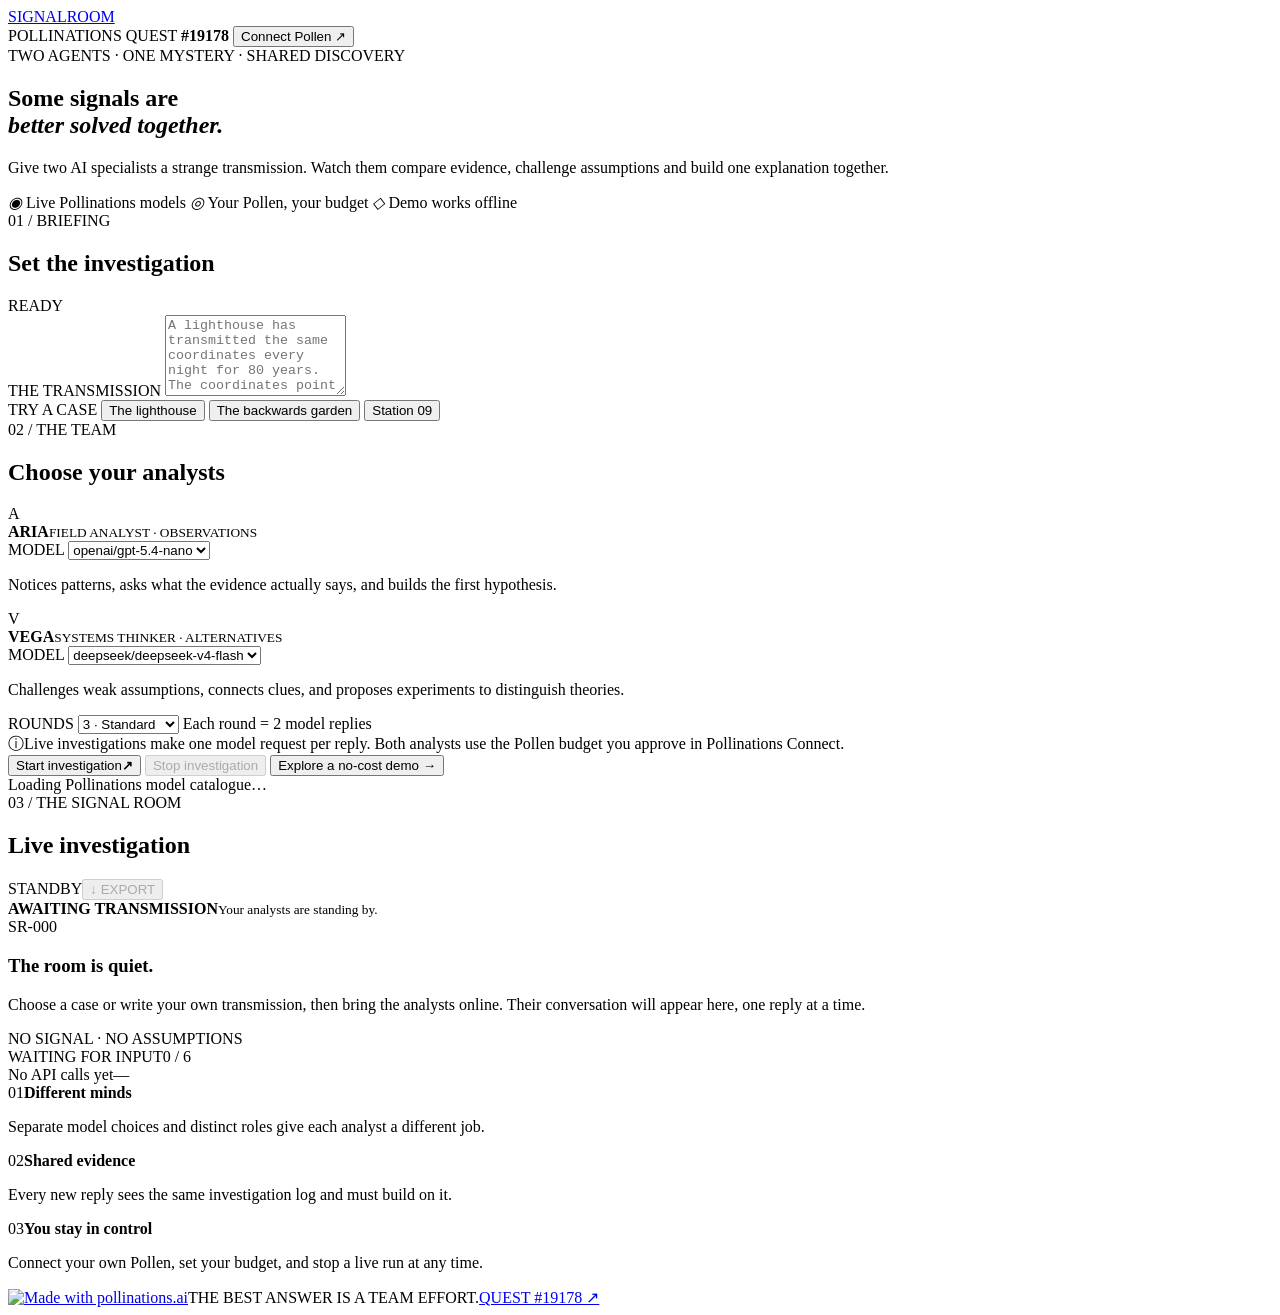
==== site/index.html @ 845fd4cd "Add Signal Room application page" ====
<!doctype html>
<html lang="en">
<head>
  <meta charset="utf-8">
  <meta name="viewport" content="width=device-width, initial-scale=1">
  <meta name="theme-color" content="#0a0d14">
  <meta name="description" content="Two Pollinations AI agents investigate strange signals together. Bring your own Pollen." />
  <title>Signal Room — A cooperative AI investigation</title>
  <link rel="icon" href="assets/signal.svg" type="image/svg+xml">
  <link rel="stylesheet" href="styles.css">
  <script defer src="https://cdn.jsdelivr.net/npm/@pollinations/ui@0.1.0-alpha.20/dist/connect.js"></script>
  <script defer src="app.js"></script>
</head>
<body>
  <div class="ambient ambient-one"></div>
  <div class="ambient ambient-two"></div>
  <header class="topbar">
    <a class="brand" href="#top" aria-label="Signal Room home">
      <span class="brand-mark"><span></span><span></span><span></span></span>
      <span>SIGNAL<span class="brand-light">ROOM</span></span>
    </a>
    <div class="topbar-right">
      <span class="quest-tag">POLLINATIONS QUEST <b>#19178</b></span>
      <button class="connect-open" id="connectOpen" type="button">Connect Pollen <span aria-hidden="true">↗</span></button>
    </div>
  </header>

  <main id="top" class="shell">
    <section class="hero">
      <div class="eyebrow"><span class="pulse-dot"></span> TWO AGENTS · ONE MYSTERY · SHARED DISCOVERY</div>
      <h1>Some signals are<br><em>better solved together.</em></h1>
      <p class="hero-copy">Give two AI specialists a strange transmission. Watch them compare evidence, challenge assumptions and build one explanation together.</p>
      <div class="hero-meta">
        <span><i class="meta-icon">◉</i> Live Pollinations models</span>
        <span><i class="meta-icon">◎</i> Your Pollen, your budget</span>
        <span><i class="meta-icon">◇</i> Demo works offline</span>
      </div>
    </section>

    <section class="workspace">
      <aside class="control-panel panel">
        <div class="panel-heading">
          <div><span class="section-kicker">01 / BRIEFING</span><h2>Set the investigation</h2></div>
          <span class="live-mark">READY</span>
        </div>
        <label class="field-label" for="mission">THE TRANSMISSION</label>
        <textarea id="mission" rows="5" maxlength="900" placeholder="A lighthouse has transmitted the same coordinates every night for 80 years. The coordinates point to open ocean, but a new signal says: WE ARE HOME."></textarea>
        <div class="prompt-row">
          <span class="micro-label">TRY A CASE</span>
          <button class="case-chip" data-case="lighthouse" type="button">The lighthouse</button>
          <button class="case-chip" data-case="garden" type="button">The backwards garden</button>
          <button class="case-chip" data-case="station" type="button">Station 09</button>
        </div>

        <div class="divider"></div>
        <div class="panel-heading compact-heading">
          <div><span class="section-kicker">02 / THE TEAM</span><h2>Choose your analysts</h2></div>
        </div>
        <div class="agent-card agent-a">
          <div class="agent-identity"><span class="avatar avatar-a">A</span><div><strong>ARIA</strong><small>FIELD ANALYST · OBSERVATIONS</small></div></div>
          <label class="field-label" for="modelA">MODEL</label>
          <select id="modelA"><option value="openai/gpt-5.4-nano">openai/gpt-5.4-nano</option></select>
          <p class="agent-note">Notices patterns, asks what the evidence actually says, and builds the first hypothesis.</p>
        </div>
        <div class="agent-card agent-b">
          <div class="agent-identity"><span class="avatar avatar-b">V</span><div><strong>VEGA</strong><small>SYSTEMS THINKER · ALTERNATIVES</small></div></div>
          <label class="field-label" for="modelB">MODEL</label>
          <select id="modelB"><option value="deepseek/deepseek-v4-flash">deepseek/deepseek-v4-flash</option></select>
          <p class="agent-note">Challenges weak assumptions, connects clues, and proposes experiments to distinguish theories.</p>
        </div>
        <div class="settings-row">
          <label for="rounds">ROUNDS</label>
          <select id="rounds"><option value="2">2 · Quick</option><option value="3" selected>3 · Standard</option><option value="4">4 · Deep dive</option></select>
          <span class="rounds-hint">Each round = 2 model replies</span>
        </div>
        <div class="budget-note"><span>ⓘ</span><span>Live investigations make one model request per reply. Both analysts use the Pollen budget you approve in Pollinations Connect.</span></div>
        <button class="primary-button" id="startBtn" type="button"><span>Start investigation</span><b aria-hidden="true">↗</b></button>
        <button class="stop-button" id="stopBtn" type="button" disabled>Stop investigation</button>
        <button class="demo-button" id="demoBtn" type="button">Explore a no-cost demo <span>→</span></button>
        <div class="model-status" id="modelStatus">Loading Pollinations model catalogue…</div>
      </aside>

      <section class="room-panel panel" aria-label="Investigation room">
        <div class="room-header">
          <div><span class="section-kicker">03 / THE SIGNAL ROOM</span><h2>Live investigation</h2></div>
          <div class="room-actions"><span class="room-state" id="roomState"><i></i> STANDBY</span><button id="exportBtn" class="icon-button" type="button" disabled title="Export transcript">↓ <span>EXPORT</span></button></div>
        </div>
        <div class="signal-strip">
          <div class="signal-wave" aria-hidden="true"><span></span><span></span><span></span><span></span><span></span><span></span><span></span><span></span><span></span><span></span><span></span><span></span><span></span><span></span><span></span></div>
          <div class="signal-copy"><strong id="signalTitle">AWAITING TRANSMISSION</strong><small id="signalSubtitle">Your analysts are standing by.</small></div>
          <div class="signal-index">SR-<span id="caseIndex">000</span></div>
        </div>
        <div class="transcript" id="transcript" aria-live="polite">
          <div class="empty-state" id="emptyState">
            <div class="radar"><div class="radar-ring ring-one"></div><div class="radar-ring ring-two"></div><div class="radar-ring ring-three"></div><div class="radar-sweep"></div><span class="radar-point"></span></div>
            <h3>The room is quiet.</h3>
            <p>Choose a case or write your own transmission, then bring the analysts online. Their conversation will appear here, one reply at a time.</p>
            <span class="empty-hint">NO SIGNAL · NO ASSUMPTIONS</span>
          </div>
        </div>
        <div class="room-footer">
          <div class="progress-block"><div class="progress-label"><span id="progressText">WAITING FOR INPUT</span><span id="progressCount">0 / 6</span></div><div class="progress-track"><span id="progressBar"></span></div></div>
          <div class="footer-meta"><span id="usageText">No API calls yet</span><span id="latencyText">—</span></div>
        </div>
      </section>
    </section>

    <section class="principles">
      <div><span class="principle-number">01</span><strong>Different minds</strong><p>Separate model choices and distinct roles give each analyst a different job.</p></div>
      <div><span class="principle-number">02</span><strong>Shared evidence</strong><p>Every new reply sees the same investigation log and must build on it.</p></div>
      <div><span class="principle-number">03</span><strong>You stay in control</strong><p>Connect your own Pollen, set your budget, and stop a live run at any time.</p></div>
    </section>
    <footer class="footer"><a class="pollinations-credit" href="https://pollinations.ai/?ref=badge" target="_blank" rel="noreferrer"><img src="https://raw.githubusercontent.com/pollinations/pollinations/main/packages/ui/src/brand/badge-made-with.svg" alt="Made with pollinations.ai"></a><span>THE BEST ANSWER IS A TEAM EFFORT.</span><a href="https://github.com/pollinations/pollinations/issues/19178" target="_blank" rel="noreferrer">QUEST #19178 ↗</a></footer>
  </main>

  <div class="connect-overlay" id="connectOverlay" hidden>
    <div class="connect-modal panel" role="dialog" aria-modal="true" aria-labelledby="connectTitle">
      <button class="modal-close" id="connectClose" type="button" aria-label="Close">×</button>
      <span class="section-kicker">POLLINATIONS PAY · BYOP</span>
      <h2 id="connectTitle">Bring your own Pollen.</h2>
      <p class="modal-copy">Signal Room never asks for a secret key. Create a publishable App Key, then approve a scoped key for your own account using the official Pollinations Connect control.</p>
      <a class="key-link" href="https://enter.pollinations.ai/keys?tab=app" target="_blank" rel="noreferrer">Create an App Key at enter.pollinations.ai ↗</a>
      <label class="field-label" for="appKey">YOUR PUBLISHABLE APP KEY <span>(pk_…)</span></label>
      <div class="key-input-row"><input id="appKey" type="password" autocomplete="off" spellcheck="false" placeholder="pk_••••••••••••••••"><button id="showKey" type="button" aria-label="Show app key">SHOW</button></div>
      <button class="secondary-button" id="mountConnect" type="button">Load Pollinations Connect</button>
      <div id="connectMount" class="connect-mount"></div>
      <p class="redirect-note">Before connecting, add your deployed app URL as an exact Redirect URI on the App Key. The Connect consent screen lets you set your own Pollen budget and expiry.</p>
      <div class="privacy-note"><span>◇</span> Your scoped key stays in this browser tab through the official widget. It is never written into this project, its URL, or analytics.</div>
      <div id="connectionStatus" class="connection-status">Not connected</div>
    </div>
  </div>
  <div class="toast" id="toast" role="status" aria-live="polite"></div>
</body>
</html>
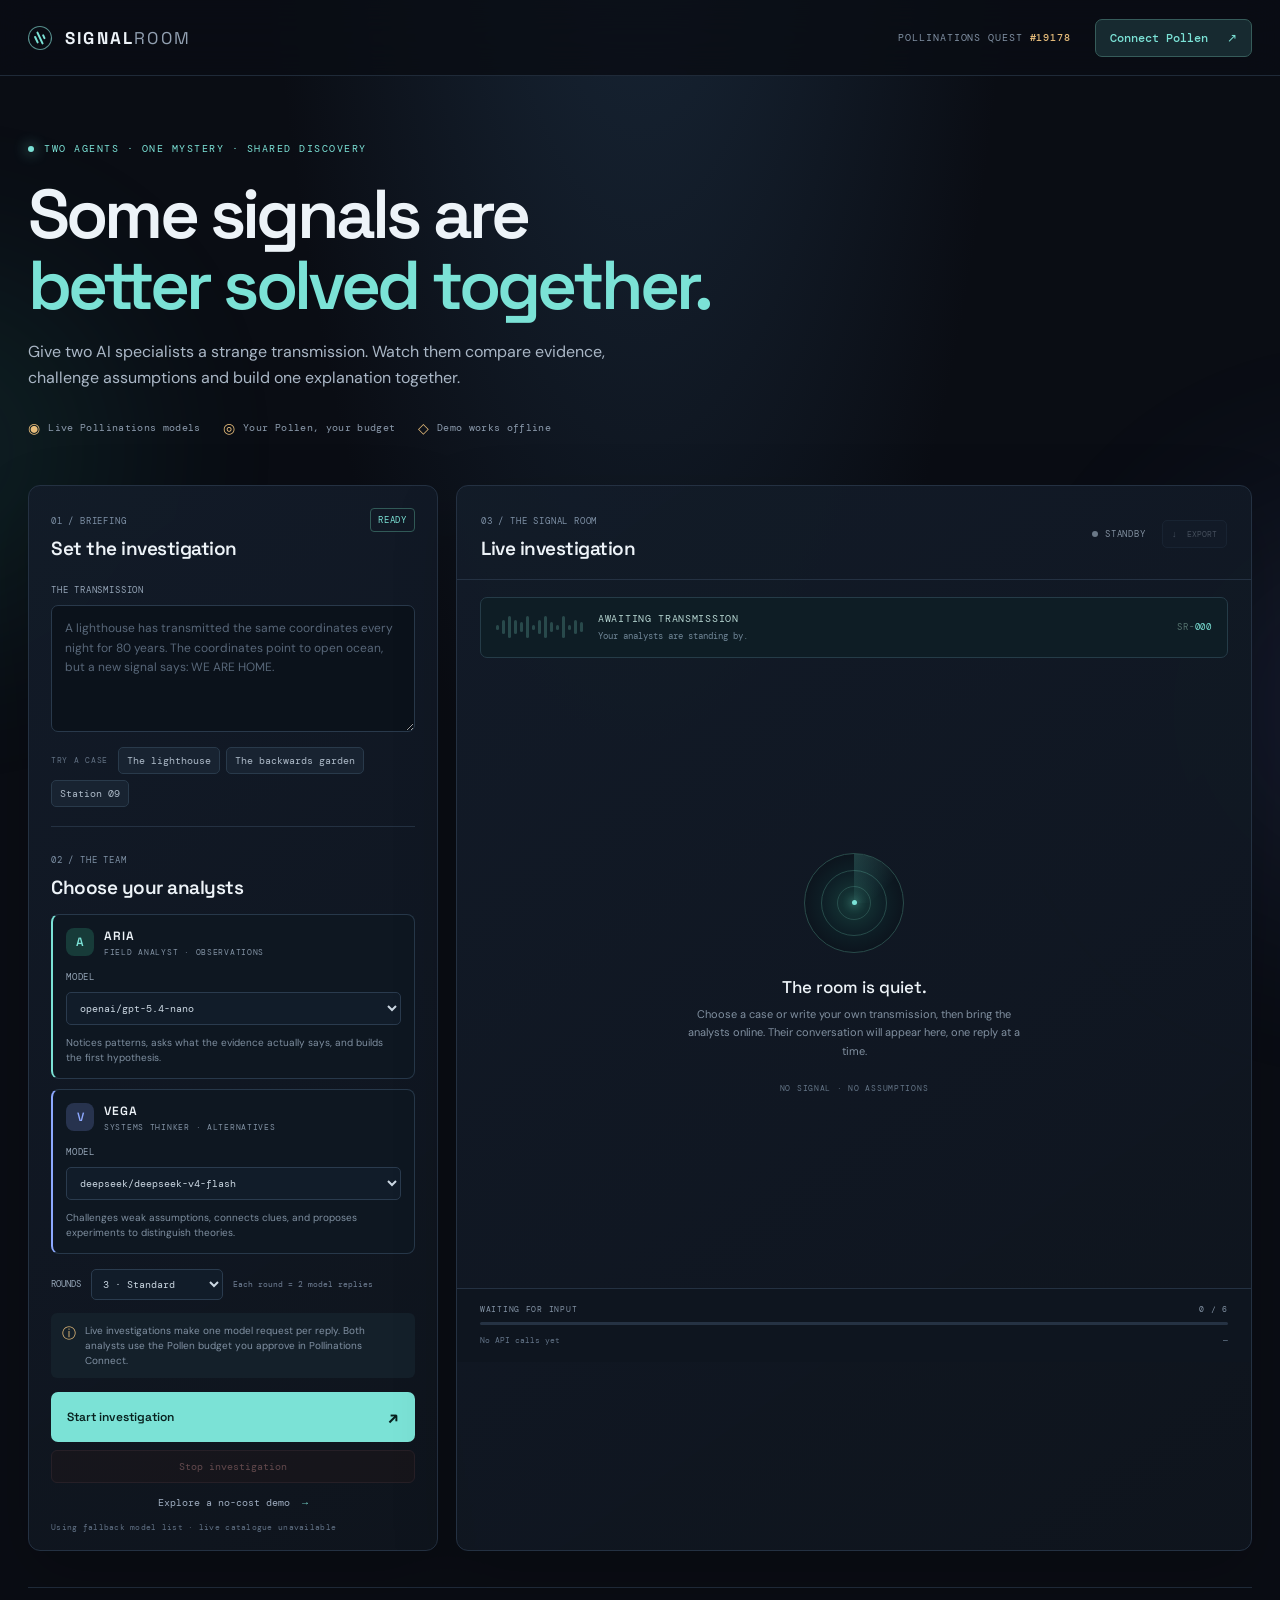
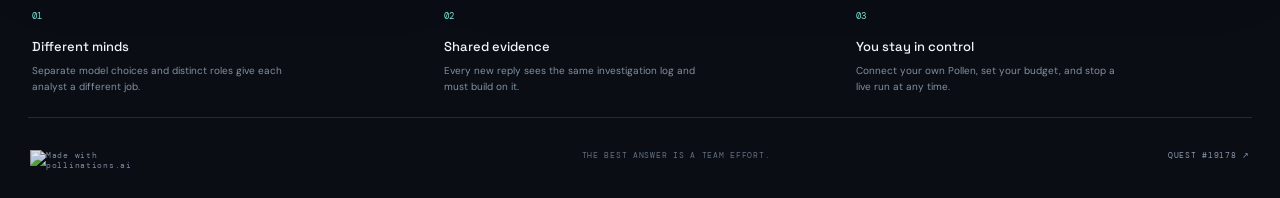
==== commit 68f1f457: "Sign in with Pollinations Connect instead of a visitor App Key Co-Authored-By: Claude Opus 5.5 <nore" ====
--- a/site/index.html
+++ b/site/index.html
@@ -8,7 +8,6 @@
   <title>Signal Room — A cooperative AI investigation</title>
   <link rel="icon" href="assets/signal.svg" type="image/svg+xml">
   <link rel="stylesheet" href="styles.css">
-  <script defer src="https://cdn.jsdelivr.net/npm/@pollinations/ui@0.1.0-alpha.20/dist/connect.js"></script>
   <script defer src="app.js"></script>
 </head>
 <body>
@@ -118,14 +117,9 @@
       <button class="modal-close" id="connectClose" type="button" aria-label="Close">×</button>
       <span class="section-kicker">POLLINATIONS PAY · BYOP</span>
       <h2 id="connectTitle">Bring your own Pollen.</h2>
-      <p class="modal-copy">Signal Room never asks for a secret key. Create a publishable App Key, then approve a scoped key for your own account using the official Pollinations Connect control.</p>
-      <a class="key-link" href="https://enter.pollinations.ai/keys?tab=app" target="_blank" rel="noreferrer">Create an App Key at enter.pollinations.ai ↗</a>
-      <label class="field-label" for="appKey">YOUR PUBLISHABLE APP KEY <span>(pk_…)</span></label>
-      <div class="key-input-row"><input id="appKey" type="password" autocomplete="off" spellcheck="false" placeholder="pk_••••••••••••••••"><button id="showKey" type="button" aria-label="Show app key">SHOW</button></div>
-      <button class="secondary-button" id="mountConnect" type="button">Load Pollinations Connect</button>
-      <div id="connectMount" class="connect-mount"></div>
-      <p class="redirect-note">Before connecting, add your deployed app URL as an exact Redirect URI on the App Key. The Connect consent screen lets you set your own Pollen budget and expiry.</p>
-      <div class="privacy-note"><span>◇</span> Your scoped key stays in this browser tab through the official widget. It is never written into this project, its URL, or analytics.</div>
+      <p class="modal-copy">Signal Room never asks for a secret key. Sign in with Pollinations and approve a scoped key for your own account. The consent screen lets you set your own Pollen budget and expiry.</p>
+      <button class="secondary-button" id="signIn" type="button">Sign in with Pollinations</button>
+      <div class="privacy-note"><span>◇</span> Your scoped key stays in this browser tab. It is never written into this project, its URL, or analytics.</div>
       <div id="connectionStatus" class="connection-status">Not connected</div>
     </div>
   </div>
--- a/site/styles.css
+++ b/site/styles.css
@@ -0,0 +1,8 @@
+@import url('https://fonts.googleapis.com/css2?family=DM+Mono:wght@400;500&family=DM+Sans:wght@400;500;600;700&family=Space+Grotesk:wght@400;500;600;700&display=swap');
+:root{color-scheme:dark;--bg:#0a0d14;--panel:#101620;--panel2:#121b27;--line:#243142;--muted:#8795a7;--text:#edf3f8;--cyan:#7be2d6;--blue:#8da9ff;--gold:#e7bd7b;--red:#ff8f85;--mono:'DM Mono',monospace;--sans:'DM Sans',sans-serif;--display:'Space Grotesk',sans-serif}
+*{box-sizing:border-box}html{scroll-behavior:smooth}body{margin:0;min-height:100vh;background:radial-gradient(ellipse at 50% -20%,#1a2a3c 0,transparent 42%),var(--bg);color:var(--text);font-family:var(--sans);overflow-x:hidden}.ambient{position:fixed;pointer-events:none;filter:blur(100px);opacity:.10;border-radius:50%;z-index:-1}.ambient-one{width:360px;height:360px;background:#36c9b3;top:30%;left:-240px}.ambient-two{width:430px;height:430px;background:#6885ec;top:55%;right:-300px}.topbar{height:76px;border-bottom:1px solid #1f2a38;display:flex;align-items:center;justify-content:space-between;padding:0 max(28px,calc((100vw - 1440px)/2));position:relative;z-index:2;background:#0a0d14d9;backdrop-filter:blur(18px)}.brand{display:flex;gap:13px;align-items:center;color:var(--text);text-decoration:none;font:700 17px var(--display);letter-spacing:.13em}.brand-light{font-weight:400;color:#92a0b1}.brand-mark{width:24px;height:24px;border:1px solid #568e8c;border-radius:50%;display:flex;align-items:center;justify-content:center;gap:2px;transform:rotate(-25deg)}.brand-mark span{height:8px;width:2px;background:var(--cyan);border-radius:4px}.brand-mark span:nth-child(2){height:14px}.brand-mark span:nth-child(3){height:5px}.topbar-right{display:flex;align-items:center;gap:24px}.quest-tag,.section-kicker,.field-label,.micro-label,.live-mark,.room-state,.signal-index,.empty-hint,.progress-label,.footer,.agent-identity small,.model-status,.rounds-hint{font-family:var(--mono);letter-spacing:.09em}.quest-tag{font-size:10px;color:#8090a3}.quest-tag b{color:var(--gold);font-weight:500}.connect-open{background:#172a30;border:1px solid #365c5a;color:var(--cyan);padding:10px 14px;border-radius:7px;font:500 12px var(--mono);cursor:pointer}.connect-open span{margin-left:12px}.shell{max-width:1440px;margin:0 auto;padding:0 28px}.hero{padding:66px 0 48px;max-width:770px}.eyebrow{font:10px var(--mono);color:var(--cyan);letter-spacing:.15em;display:flex;align-items:center;gap:10px}.pulse-dot{width:6px;height:6px;border-radius:50%;background:var(--cyan);box-shadow:0 0 14px var(--cyan)}h1{font:600 clamp(42px,5.4vw,72px)/1.02 var(--display);letter-spacing:-.055em;margin:24px 0 19px}h1 em{font-style:normal;color:var(--cyan)}.hero-copy{max-width:620px;color:#aab7c6;font-size:16px;line-height:1.65;margin:0}.hero-meta{display:flex;gap:22px;flex-wrap:wrap;margin-top:27px;color:#8c9bad;font:10px var(--mono);letter-spacing:.035em}.hero-meta span{display:flex;align-items:center;gap:8px}.meta-icon{font-style:normal;color:var(--gold);font-size:14px}.workspace{display:grid;grid-template-columns:minmax(330px,410px) minmax(0,1fr);gap:18px;align-items:stretch}.panel{border:1px solid var(--line);background:linear-gradient(145deg,#131c29f0,#0f151ef5);border-radius:12px;box-shadow:0 22px 65px #0003}.control-panel{padding:22px 22px 18px}.panel-heading{display:flex;align-items:flex-start;justify-content:space-between;margin-bottom:23px}.section-kicker{font-size:9px;color:#7e91a6}.panel-heading h2,.room-header h2{font:600 19px var(--display);letter-spacing:-.025em;margin:7px 0 0}.live-mark{color:var(--cyan);font-size:9px;border:1px solid #315a57;padding:5px 7px;border-radius:4px}.field-label{display:block;color:#95a5b7;font-size:9px;margin:0 0 9px}.field-label span{color:#627286}.control-panel textarea,.key-input-row input{width:100%;background:#0b121b;border:1px solid #29394b;border-radius:7px;color:#e9f1f8;padding:13px 13px;font:12px/1.65 var(--sans);resize:vertical;outline:none;transition:border-color .2s}.control-panel textarea:focus,.key-input-row input:focus{border-color:#559d97}.control-panel textarea::placeholder{color:#586779}.prompt-row{display:flex;flex-wrap:wrap;align-items:center;gap:6px;margin:10px 0 19px}.micro-label{font-size:8px;color:#627184;margin-right:4px}.case-chip{background:#182331;border:1px solid #293a4b;color:#adbac8;font:10px var(--mono);border-radius:5px;padding:6px 8px;cursor:pointer}.case-chip:hover{border-color:#5a9891;color:var(--cyan)}.divider{height:1px;background:#243142;margin:17px 0 20px}.compact-heading{margin-bottom:14px}.agent-card{background:#0e1721;border:1px solid #27384a;border-radius:8px;padding:13px;margin-bottom:10px}.agent-a{border-left:2px solid var(--cyan)}.agent-b{border-left:2px solid var(--blue)}.agent-identity{display:flex;gap:10px;align-items:center;margin-bottom:14px}.avatar{width:28px;height:28px;display:grid;place-items:center;border-radius:8px;font:600 12px var(--display)}.avatar-a{background:#173b39;color:var(--cyan)}.avatar-b{background:#27334e;color:var(--blue)}.agent-identity strong{display:block;font:600 12px var(--display);letter-spacing:.08em}.agent-identity small{display:block;font-size:8px;color:#8292a4;margin-top:3px}.agent-card select,.settings-row select{background:#111c29;border:1px solid #2a3b4e;color:#cbd7e2;border-radius:5px;padding:8px 9px;width:100%;font:10px var(--mono);outline:none}.agent-note{font-size:10px;color:#7f8fa0;line-height:1.5;margin:10px 0 0}.settings-row{display:grid;grid-template-columns:auto 132px 1fr;align-items:center;gap:10px;margin:15px 0 11px}.settings-row label{font:9px var(--mono);color:#95a5b7}.settings-row select{padding:7px}.rounds-hint{font-size:8px;color:#728197;letter-spacing:0}.budget-note{display:flex;gap:9px;color:#8191a3;font-size:10px;line-height:1.5;padding:10px 11px;background:#14202a;border-radius:6px;margin:13px 0 14px}.budget-note span:first-child{color:var(--gold);font-size:14px}.primary-button{border:0;background:var(--cyan);color:#08211f;width:100%;display:flex;align-items:center;justify-content:space-between;padding:14px 16px;border-radius:7px;font:600 12px var(--display);cursor:pointer;transition:transform .15s,filter .15s}.primary-button:hover{transform:translateY(-1px);filter:brightness(1.05)}.primary-button:disabled{opacity:.45;cursor:not-allowed;transform:none}.primary-button b{font-size:17px}.stop-button{width:100%;margin-top:8px;background:#251719;border:1px solid #553638;color:#ffaaa0;padding:9px;border-radius:6px;font:10px var(--mono);cursor:pointer}.stop-button:disabled{opacity:.35;cursor:not-allowed}.demo-button{width:100%;text-align:center;background:transparent;border:0;color:#9fadc0;font:10px var(--mono);padding:13px 5px 5px;cursor:pointer}.demo-button span{color:var(--cyan);padding-left:6px}.model-status{font-size:8px;color:#617185;letter-spacing:.035em;margin-top:8px}.room-panel{min-height:790px;display:flex;flex-direction:column;overflow:hidden}.room-header{padding:22px 24px 18px;display:flex;align-items:center;justify-content:space-between;border-bottom:1px solid #243142}.room-actions{display:flex;align-items:center;gap:16px}.room-state{font-size:9px;color:#8290a0;display:flex;align-items:center;gap:7px}.room-state i{width:6px;height:6px;background:#6a7887;border-radius:50%}.room-state.running{color:var(--cyan)}.room-state.running i{background:var(--cyan);box-shadow:0 0 12px var(--cyan);animation:pulse 1.3s infinite}.room-state.done{color:var(--gold)}.room-state.done i{background:var(--gold)}@keyframes pulse{50%{opacity:.35}}.icon-button{background:#182331;border:1px solid #2d4053;color:#bac9d7;border-radius:5px;padding:7px 9px;font:9px var(--mono);cursor:pointer}.icon-button:disabled{opacity:.3;cursor:not-allowed}.icon-button span{font-size:8px;margin-left:5px}.signal-strip{margin:17px 23px 0;border:1px solid #253c48;border-radius:7px;background:#0e1d25;display:flex;align-items:center;gap:15px;padding:12px 15px;min-height:61px}.signal-wave{height:29px;display:flex;gap:3px;align-items:center}.signal-wave span{display:block;width:3px;height:5px;border-radius:4px;background:#4a817b;opacity:.45}.signal-wave span:nth-child(2n){height:14px}.signal-wave span:nth-child(3n){height:22px}.signal-wave span:nth-child(5n){height:10px}.signal-wave.active span{animation:wave .9s ease-in-out infinite alternate;opacity:1}.signal-wave.active span:nth-child(2n){animation-delay:.15s}.signal-wave.active span:nth-child(3n){animation-delay:.3s}@keyframes wave{to{transform:scaleY(.35);opacity:.4}}.signal-copy{flex:1;min-width:0}.signal-copy strong{display:block;color:#b6d5d1;font:10px var(--mono);letter-spacing:.07em;white-space:nowrap;overflow:hidden;text-overflow:ellipsis}.signal-copy small{display:block;color:#718798;font:9px var(--mono);margin-top:5px}.signal-index{font-size:9px;color:#55736f}.signal-index span{color:var(--cyan)}.transcript{padding:20px 23px;flex:1;min-height:530px;max-height:630px;overflow:auto;scrollbar-width:thin;scrollbar-color:#304153 transparent}.empty-state{height:100%;min-height:470px;display:flex;align-items:center;justify-content:center;flex-direction:column;text-align:center;padding:35px}.empty-state h3{font:500 17px var(--display);margin:23px 0 7px}.empty-state p{font-size:11px;color:#8190a1;line-height:1.7;max-width:340px;margin:0}.empty-hint{font-size:8px;color:#647588;margin-top:22px}.radar{width:100px;height:100px;border:1px solid #294b4a;border-radius:50%;position:relative;display:grid;place-items:center;overflow:hidden;background:radial-gradient(circle,#173c3a 0,#0e2027 42%,#0c151e 70%)}.radar-ring{position:absolute;border:1px solid #315d59;border-radius:50%;opacity:.7}.ring-one{inset:16px}.ring-two{inset:32px}.ring-three{inset:47px}.radar-sweep{position:absolute;width:50%;height:50%;top:0;right:0;background:linear-gradient(135deg,#72e6d333,transparent 68%);transform-origin:bottom left;animation:sweep 6s linear infinite}@keyframes sweep{to{transform:rotate(360deg)}}.radar-point{width:5px;height:5px;background:var(--cyan);border-radius:50%;box-shadow:0 0 10px var(--cyan);z-index:1}.turn-card{position:relative;background:#111b27;border:1px solid #27384a;border-radius:8px;padding:15px 16px 14px;margin:0 0 14px;animation:appear .28s ease both}.turn-card.agent-a{border-left:2px solid var(--cyan)}.turn-card.agent-b{border-left:2px solid var(--blue)}@keyframes appear{from{opacity:0;transform:translateY(8px)}to{opacity:1;transform:none}}.turn-head{display:flex;justify-content:space-between;align-items:center;gap:12px;margin-bottom:12px}.turn-speaker{display:flex;align-items:center;gap:9px}.turn-speaker .avatar{width:25px;height:25px}.turn-speaker strong{display:block;font:600 10px var(--display);letter-spacing:.06em}.turn-speaker small{display:block;font:8px var(--mono);color:#7d8da0;margin-top:3px}.turn-metrics{font:8px var(--mono);color:#738599;text-align:right}.turn-body{font:12px/1.8 var(--sans);color:#c9d4df;white-space:pre-wrap;overflow-wrap:anywhere}.turn-body strong{color:#f1f6fa}.turn-body p{margin:0 0 10px}.turn-body p:last-child{margin-bottom:0}.turn-cursor{display:inline-block;width:6px;height:13px;background:var(--cyan);vertical-align:-2px;margin-left:3px;animation:blink .8s infinite}@keyframes blink{50%{opacity:0}}.thinking-row{display:flex;align-items:center;gap:9px;color:#8294a8;font:9px var(--mono);padding:7px 2px 15px}.thinking-dots{display:flex;gap:3px}.thinking-dots i{width:4px;height:4px;background:var(--cyan);border-radius:50%;animation:bounce .7s infinite alternate}.thinking-dots i:nth-child(2){animation-delay:.2s}.thinking-dots i:nth-child(3){animation-delay:.4s}@keyframes bounce{to{opacity:.25;transform:translateY(-4px)}}.resolution-card{margin-top:18px;padding:17px;border:1px solid #6c6245;background:linear-gradient(120deg,#29291f,#171d23);border-radius:8px;animation:appear .3s ease both}.resolution-card .section-kicker{color:var(--gold)}.resolution-card h3{font:600 15px var(--display);margin:8px 0}.resolution-card p{color:#c3c6bd;font-size:11px;line-height:1.7;margin:0}.room-footer{padding:15px 23px 17px;border-top:1px solid #243142;background:#0e151f}.progress-label{display:flex;justify-content:space-between;font-size:8px;color:#8393a5;margin-bottom:8px}.progress-track{height:3px;background:#253243;border-radius:4px;overflow:hidden}.progress-track span{display:block;width:0;height:100%;background:var(--cyan);transition:width .3s}.footer-meta{display:flex;justify-content:space-between;color:#647589;font:8px var(--mono);margin-top:10px}.principles{display:grid;grid-template-columns:repeat(3,1fr);gap:20px;border-top:1px solid #202c3b;border-bottom:1px solid #202c3b;margin:36px 0 25px;padding:22px 4px}.principles>div{padding-right:26px}.principle-number{display:block;font:9px var(--mono);color:var(--cyan);margin-bottom:13px}.principles strong{font:500 13px var(--display)}.principles p{font-size:10px;color:#8291a1;line-height:1.6;margin:7px 0 0;max-width:270px}.footer{display:flex;justify-content:space-between;gap:15px;flex-wrap:wrap;padding:7px 2px 28px;font-size:8px;color:#617084}.footer b{color:#c08088}.footer a{color:#8a9bb0;text-decoration:none}.footer a:hover{color:var(--cyan)}.connect-overlay[hidden]{display:none}.connect-overlay{position:fixed;inset:0;z-index:10;background:#05080dcc;backdrop-filter:blur(9px);display:grid;place-items:center;padding:20px}.connect-modal{width:min(520px,100%);padding:27px;position:relative;max-height:90vh;overflow:auto}.modal-close{position:absolute;right:17px;top:14px;background:none;border:0;color:#9caebe;font-size:25px;cursor:pointer}.connect-modal h2{font:600 26px var(--display);margin:10px 0}.modal-copy{font-size:12px;line-height:1.65;color:#99a9b9;margin:0 0 14px}.key-link{display:inline-block;color:var(--cyan);font:10px var(--mono);text-decoration:none;margin:0 0 22px}.key-link:hover{text-decoration:underline}.key-input-row{display:flex;gap:7px}.key-input-row input{font:11px var(--mono)}.key-input-row button{background:#1c2735;color:#a7b7c6;border:1px solid #354458;border-radius:6px;padding:0 11px;font:9px var(--mono);cursor:pointer}.secondary-button{width:100%;margin:10px 0;background:#1b3335;border:1px solid #406a66;color:var(--cyan);padding:11px;border-radius:6px;font:10px var(--mono);cursor:pointer}.connect-mount{min-height:20px;display:flex;justify-content:center}.redirect-note{font-size:10px;color:#8191a3;line-height:1.6;margin:12px 0}.privacy-note{font-size:10px;color:#8ea09c;background:#15231f;padding:11px;border-radius:6px;line-height:1.6}.privacy-note span{color:var(--cyan);margin-right:7px}.connection-status{font:9px var(--mono);color:#8292a4;margin-top:11px}.connection-status.connected{color:var(--cyan)}.toast{position:fixed;bottom:22px;left:50%;transform:translate(-50%,20px);padding:11px 16px;border:1px solid #3b5955;background:#132723;color:#c5f5e9;border-radius:6px;font:10px var(--mono);opacity:0;pointer-events:none;transition:.25s;z-index:20;max-width:min(90vw,560px);text-align:center}.toast.show{opacity:1;transform:translate(-50%,0)}
+@media(max-width:1000px){.workspace{grid-template-columns:350px minmax(0,1fr)}.control-panel{padding:18px}.room-panel{min-height:760px}.settings-row{grid-template-columns:auto 115px}.rounds-hint{grid-column:2}.room-header{padding:18px}.signal-strip{margin:14px 16px 0}.transcript{padding:16px;min-height:520px}.room-footer{padding:14px 16px}}
+@media(max-width:760px){.topbar{height:64px;padding:0 17px}.quest-tag{display:none}.topbar-right{gap:0}.shell{padding:0 15px}.hero{padding:48px 0 32px}.hero-meta{gap:12px 18px}.workspace{grid-template-columns:1fr}.room-panel{min-height:680px}.control-panel{order:1}.room-panel{order:2}.transcript{min-height:450px;max-height:570px}.principles{gap:14px}.principles>div{padding-right:4px}.principles p{font-size:9px}.footer{font-size:7px}.room-header{padding:17px}.room-actions{gap:8px}.room-state{font-size:8px}}
+@media(max-width:480px){.brand{font-size:14px}.connect-open{font-size:10px;padding:9px}.hero h1{font-size:43px}.hero-copy{font-size:14px}.hero-meta{font-size:9px}.principles{grid-template-columns:1fr;gap:17px}.principles>div{display:grid;grid-template-columns:30px 1fr;gap:0 8px}.principle-number{grid-row:span 2;margin:2px 0 0}.principles p{max-width:none}.room-header h2{font-size:17px}.signal-strip{gap:10px;padding:10px}.signal-index{font-size:8px}.turn-card{padding:13px}.turn-body{font-size:11px}.connect-modal{padding:23px 18px}.footer{justify-content:center;text-align:center}}
+
+.pollinations-credit{display:inline-flex;align-items:center}.pollinations-credit img{width:154px;height:auto;display:block;opacity:.9}.pollinations-credit:hover img{opacity:1}
